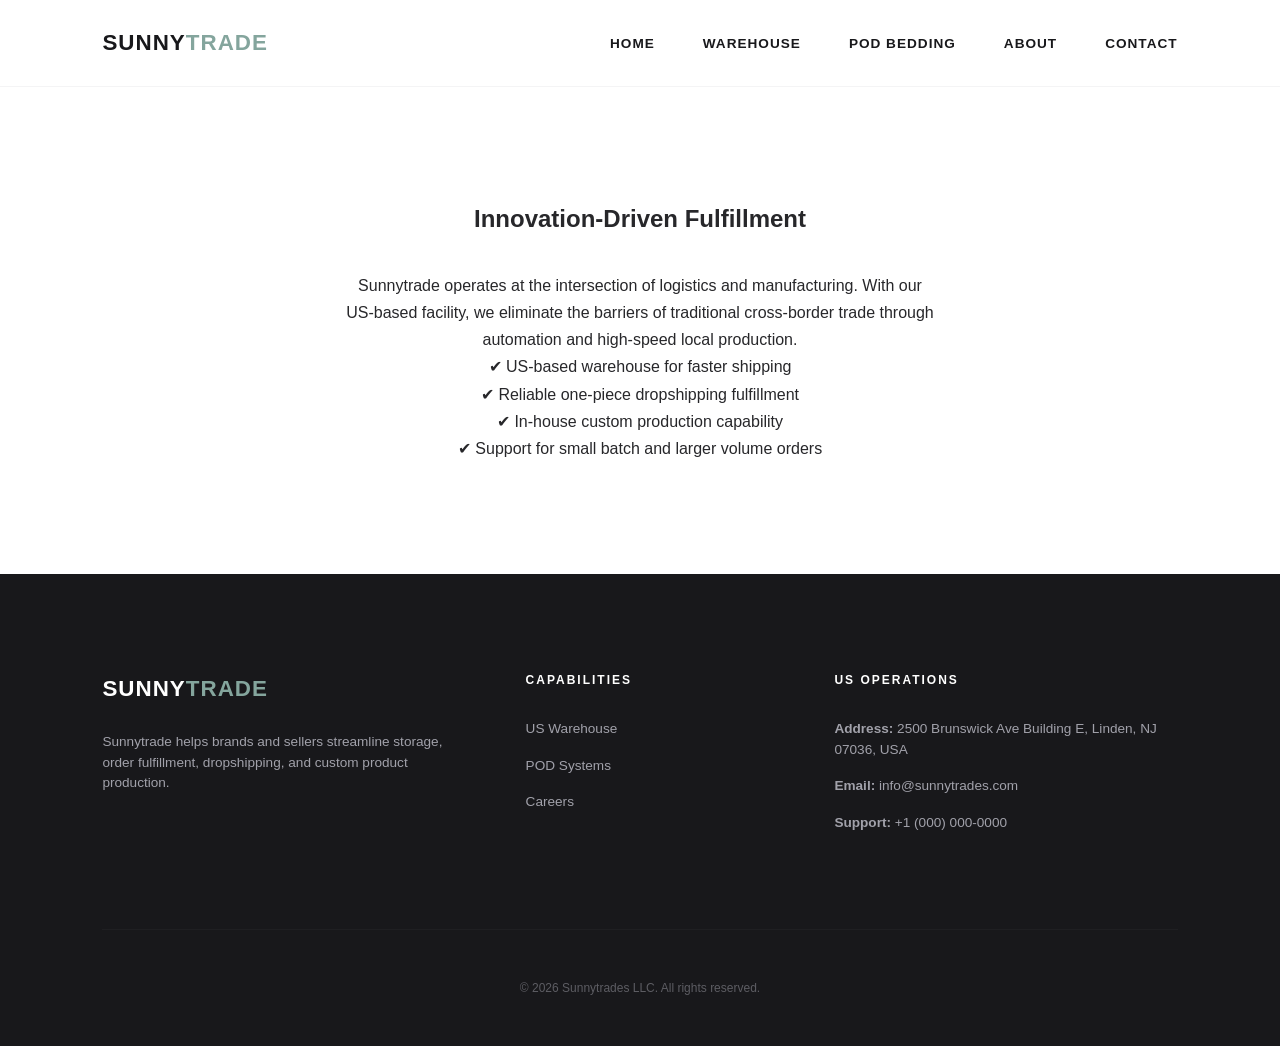
==== about.html @ 3f0eec13 "Update about.html" ====
<!DOCTYPE html>
<html lang="en">
<head>
    <meta charset="UTF-8">
    <title>About Our Vision | Sunnytrade</title>
    <link rel="stylesheet" href="style.css">
</head>
<body>
    <nav>
        <a href="index.html" class="logo">SUNNY<span>TRADE</span></a>
        <ul class="nav-links">
            <li><a href="index.html">Home</a></li>
            <li><a href="services.html">Warehouse</a></li>
            <li><a href="products.html">POD Bedding</a></li>
            <li><a href="about.html">About</a></li>
            <li><a href="contact.html">Contact</a></li>
        </ul>
    </nav>

    <section style="text-align: center; max-width: 800px; margin: 0 auto;">
        <h2>Innovation-Driven Fulfillment</h2>
        <p style="margin-top: 2rem;">Sunnytrade operates at the intersection of logistics and manufacturing. With our US-based facility, we eliminate the barriers of traditional cross-border trade through automation and high-speed local production.</p>
             <div class="checklist">
        <p>✔ US-based warehouse for faster shipping</p>
        <p>✔ Reliable one-piece dropshipping fulfillment</p>
        <p>✔ In-house custom production capability</p>
        <p>✔ Support for small batch and larger volume orders</p>
    </div>
    </section>

    <footer>
        <div class="footer-grid">
            <div class="footer-info">
                <div class="footer-logo">SUNNY<span>TRADE</span></div>
                <p>Sunnytrade helps brands and sellers streamline storage, order fulfillment, dropshipping, and custom product production.</p>
            </div>

            <div class="footer-info">
                <h4>Capabilities</h4>
                <p><a href="services.html">US Warehouse</a></p>
                <p><a href="products.html">POD Systems</a></p>
                <p><a href="join-us.html">Careers</a></p>
            </div>

            <div class="footer-info">
                <h4>US Operations</h4>
                <p><strong>Address:</strong> 2500 Brunswick Ave Building E, Linden, NJ 07036, USA</p>
                <p><strong>Email:</strong> info@sunnytrades.com</p>
                <p><strong>Support:</strong> +1 (000) 000-0000</p>
            </div>
        </div>
        
        <div class="copyright">
            &copy; 2026 Sunnytrades LLC. All rights reserved.
        </div>
    </footer>
</body>
</html>
---- style.css ----
/* Sunnytrades Elite Manufacturing Style - Final */
:root {
    --primary: #18181b;       /* 锌炭黑 */
    --accent: #84a59d;        /* 鼠尾草绿 */
    --accent-hover: #6b8a82;
    --text-dark: #27272a;
    --text-muted: #71717a;
    --bg-soft: #faf9f6;       /* 暖白 */
    --white: #ffffff;
    --transition: all 0.5s cubic-bezier(0.23, 1, 0.32, 1);
}

* { box-sizing: border-box; margin: 0; padding: 0; }
body { font-family: 'Inter', -apple-system, sans-serif; line-height: 1.7; color: var(--text-dark); background-color: var(--white); -webkit-font-smoothing: antialiased; }

/* Nav */
nav { display: flex; justify-content: space-between; align-items: center; padding: 1.5rem 8%; background: rgba(255, 255, 255, 0.95); position: sticky; top: 0; z-index: 1000; border-bottom: 1px solid #f4f4f5; }
.logo { font-size: 1.4rem; font-weight: 800; color: var(--primary); text-decoration: none; letter-spacing: 1px; text-transform: uppercase; }
.logo span { color: var(--accent); }
.nav-links { display: flex; list-style: none; }
.nav-links li { margin-left: 3rem; }
.nav-links a { text-decoration: none; color: var(--primary); font-weight: 600; font-size: 0.85rem; text-transform: uppercase; letter-spacing: 1px; transition: var(--transition); }
.nav-links a:hover { color: var(--accent); }

/* Hero - 修复路径并增强兼容性 */
.hero {
    height: 65vh; display: flex; align-items: center; justify-content: center; text-align: center; color: white;
    background-size: cover !important; 
    background-position: center !important;
    background-repeat: no-repeat !important;
    /* 核心修复：确保使用了 img/ 前缀 */
    background: linear-gradient(rgba(24, 24, 27, 0.5), rgba(24, 24, 27, 0.5)), url('img/hero.jpg') center/cover !important;
    position: relative;
}
.hero div { position: relative; z-index: 2; }
.hero h1 { font-size: 3.5rem; font-weight: 800; margin-bottom: 1.5rem; letter-spacing: -1px; }

/* Grid */
section { padding: 7rem 8%; }
.section-header { text-align: center; margin-bottom: 5rem; }
.grid { display: grid; grid-template-columns: repeat(auto-fit, minmax(320px, 1fr)); gap: 4rem; }
.card { border-radius: 4px; overflow: hidden; background: var(--white); border: 1px solid #f4f4f5; transition: var(--transition); box-shadow: 0 10px 15px -3px rgba(0, 0, 0, 0.02); }
.card:hover { transform: translateY(-5px); box-shadow: 0 20px 40px rgba(24, 24, 27, 0.08); border-color: var(--accent); }
.card-img { width: 100%; height: 300px; object-fit: cover; transition: 0.5s; }
.card-body { padding: 3rem 2rem; background: var(--bg-soft); }
.btn { background: var(--accent); color: var(--white); padding: 1rem 2.5rem; text-decoration: none; border-radius: 2px; font-weight: 700; text-transform: uppercase; letter-spacing: 1.5px; font-size: 0.8rem; display: inline-block; transition: var(--transition); border: none; }
.btn:hover { background: var(--primary); transform: translateY(-2px); }

/* Footer - 统一布局 */
footer { background: var(--primary); color: #a1a1aa; padding: 6rem 8% 3rem; }
.footer-grid { display: grid; grid-template-columns: 1.5fr 1fr 1.5fr; gap: 5rem; margin-bottom: 5rem; }
.footer-logo { font-size: 1.4rem; font-weight: 800; color: var(--white); margin-bottom: 1.5rem; letter-spacing: 1px; }
.footer-logo span { color: var(--accent); }
.footer-info h4 { color: var(--white); margin-bottom: 1.8rem; text-transform: uppercase; font-size: 0.75rem; letter-spacing: 2px; }
.footer-info p { margin-bottom: 1rem; font-size: 0.85rem; line-height: 1.5; }
.footer-info a { color: #a1a1aa; text-decoration: none; transition: 0.3s; }
.footer-info a:hover { color: var(--accent); }
.copyright { border-top: 1px solid #27272a; padding-top: 3rem; text-align: center; font-size: 0.75rem; opacity: 0.5; }

@media (max-width: 768px) { .nav-links { display: none; } .footer-grid { grid-template-columns: 1fr; } .hero h1 { font-size: 2.5rem; } }

/* 统计指标横条样式 */
.stats-bar {
    background: var(--primary);
    color: var(--white);
    display: flex;
    justify-content: space-around;
    padding: 3rem 8%;
    text-align: center;
}
.stat-item h2 { color: var(--accent); font-size: 2.5rem; margin-bottom: 0.5rem; }
.stat-item p { font-size: 0.9rem; text-transform: uppercase; letter-spacing: 2px; opacity: 0.8; }

/* 物流合作伙伴列表样式 */
.carrier-list {
    display: flex;
    flex-wrap: wrap;
    gap: 1.5rem;
    margin-top: 1.5rem;
}
.carrier-tag {
    background: #fff;
    padding: 0.4rem 1rem;
    border: 1px solid #e2e8f0;
    border-radius: 4px;
    font-size: 0.8rem;
    font-weight: 700;
    color: var(--primary);
    text-transform: uppercase;
}
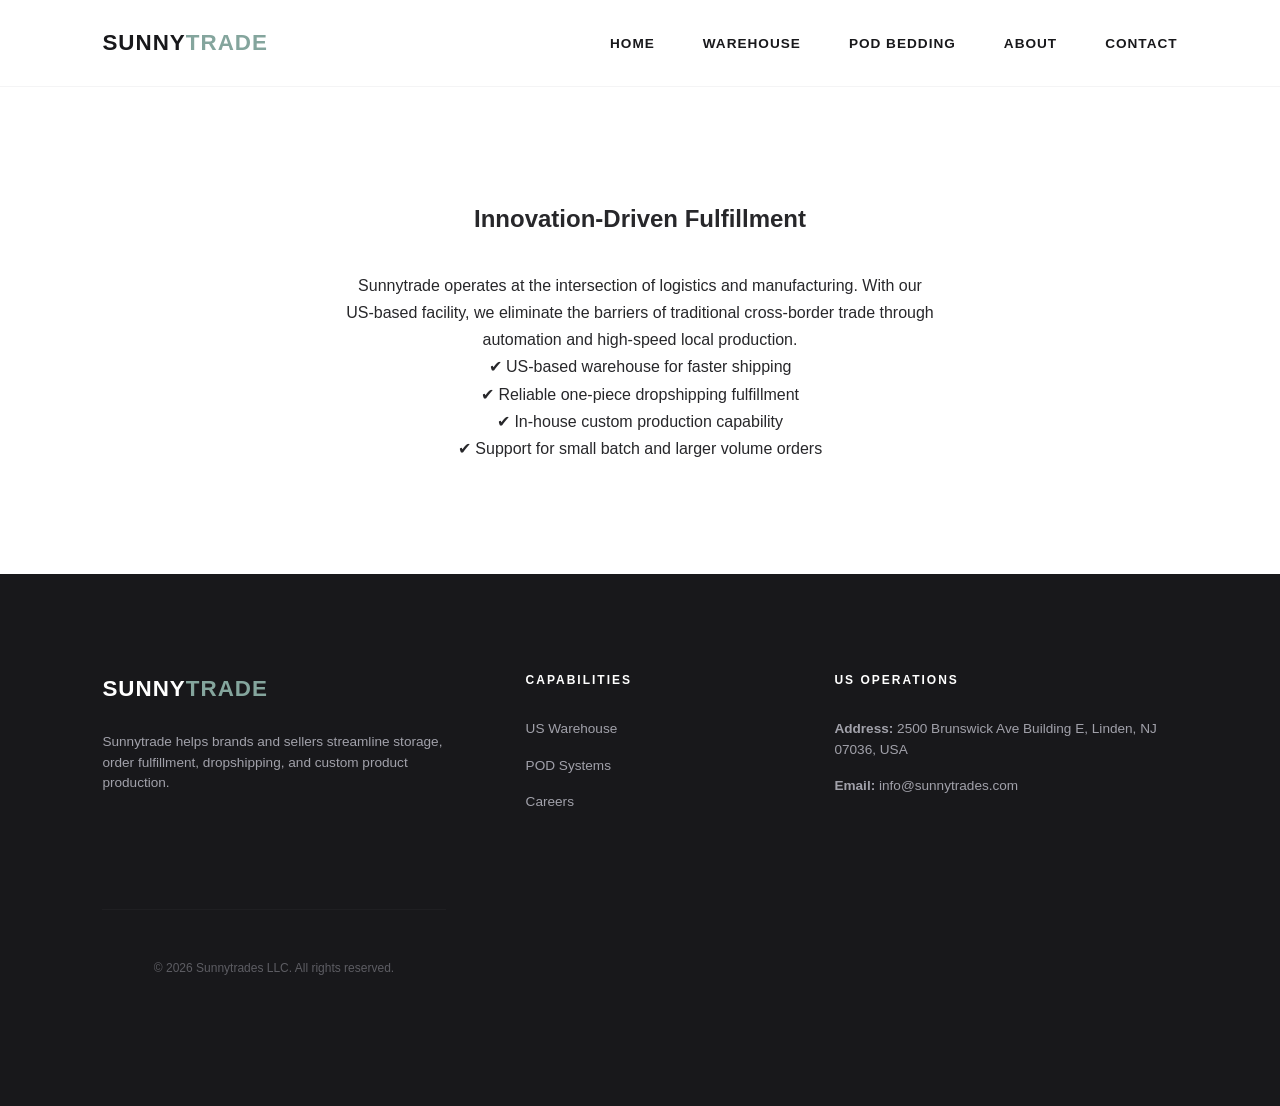
==== commit 8a5baa6d: "Update about.html" ====
--- a/about.html
+++ b/about.html
@@ -46,12 +46,10 @@
                 <h4>US Operations</h4>
                 <p><strong>Address:</strong> 2500 Brunswick Ave Building E, Linden, NJ 07036, USA</p>
                 <p><strong>Email:</strong> info@sunnytrades.com</p>
-                <p><strong>Support:</strong> +1 (000) 000-0000</p>
-            </div>
+                
         </div>
         
-        <div class="copyright">
-            &copy; 2026 Sunnytrades LLC. All rights reserved.
+        <div class="copyright"> &copy; 2026 Sunnytrades LLC. All rights reserved.
         </div>
     </footer>
 </body>
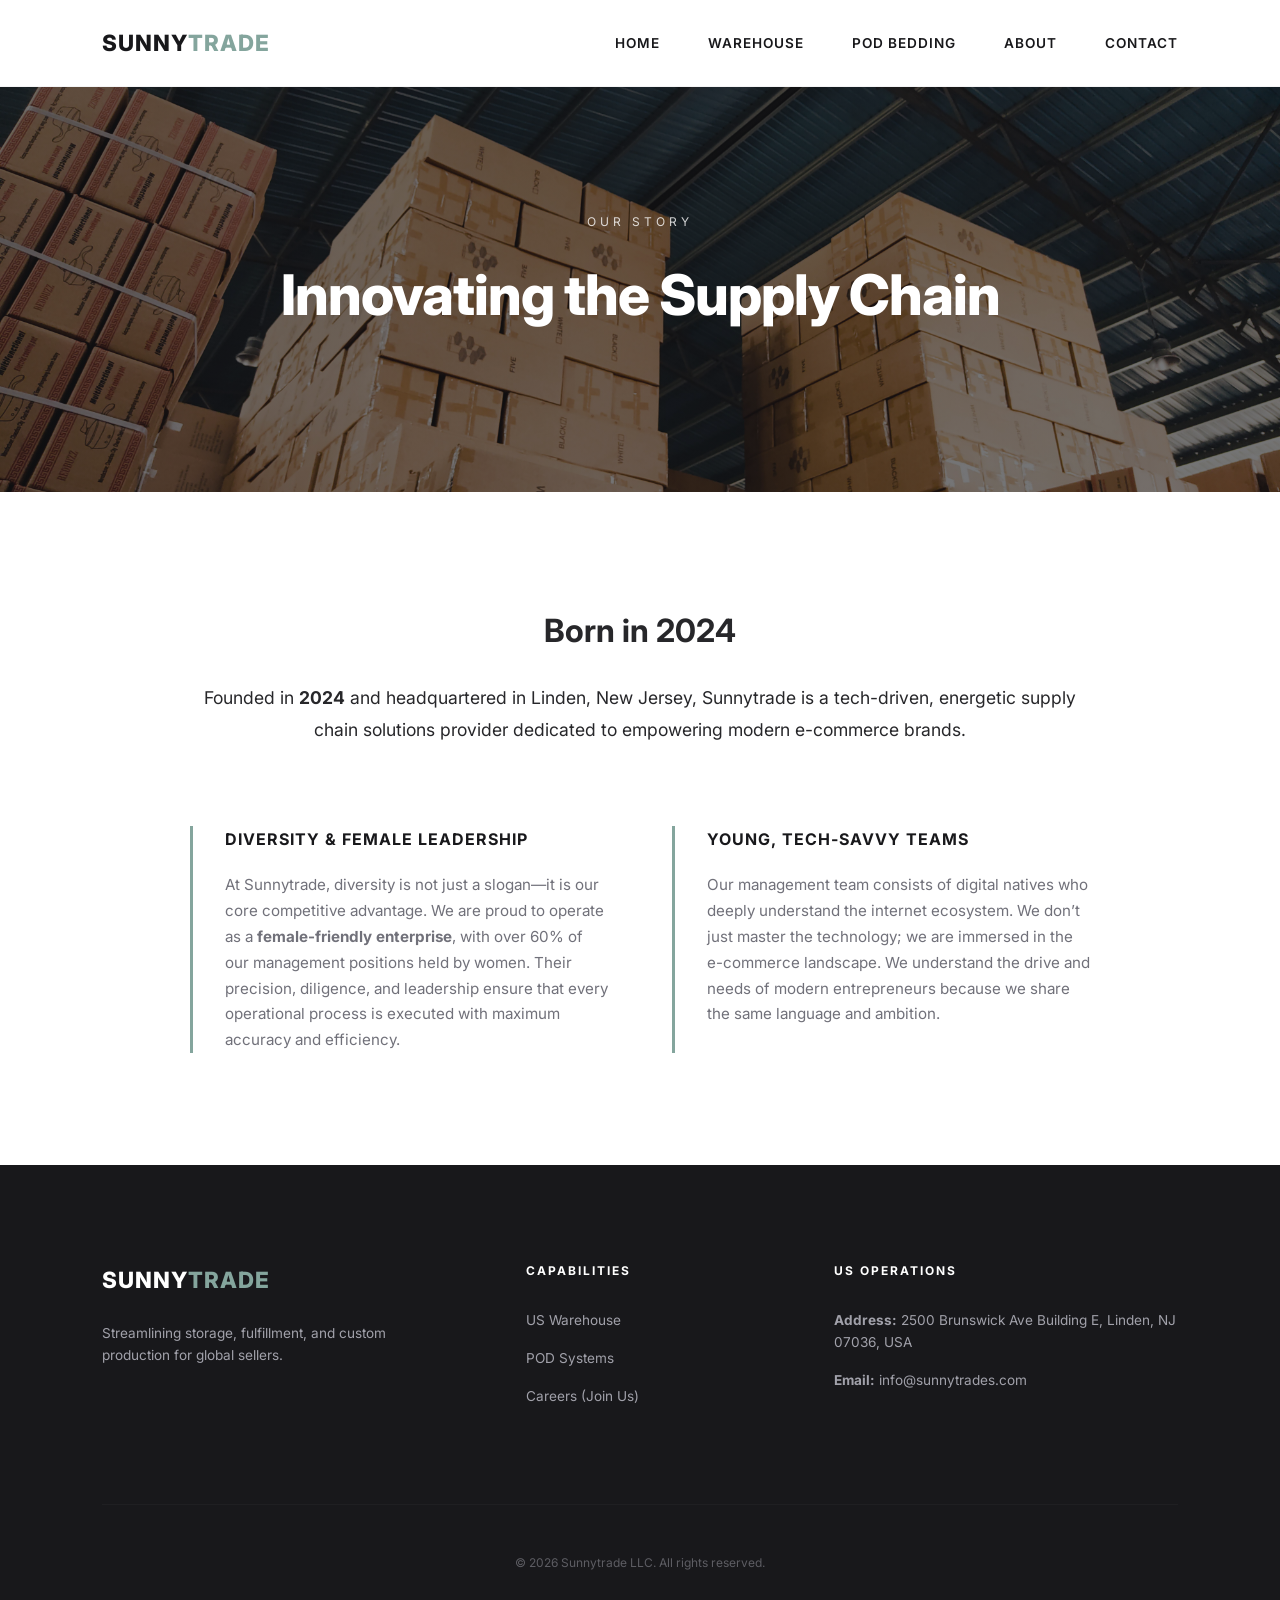
==== commit 811cbb56: "Update about.html" ====
--- a/about.html
+++ b/about.html
@@ -2,7 +2,11 @@
 <html lang="en">
 <head>
     <meta charset="UTF-8">
-    <title>About Our Vision | Sunnytrade</title>
+    <meta name="viewport" content="width=device-width, initial-scale=1.0">
+    <link rel="preconnect" href="https://fonts.googleapis.com">
+    <link rel="preconnect" href="https://fonts.gstatic.com" crossorigin>
+    <link href="https://fonts.googleapis.com/css2?family=Inter:wght@400;600;800&display=swap" rel="stylesheet">
+    <title>About Us | Sunnytrade</title>
     <link rel="stylesheet" href="style.css">
 </head>
 <body>
@@ -17,40 +21,54 @@
         </ul>
     </nav>
 
-    <section style="text-align: center; max-width: 800px; margin: 0 auto;">
-        <h2>Innovation-Driven Fulfillment</h2>
-        <p style="margin-top: 2rem;">Sunnytrade operates at the intersection of logistics and manufacturing. With our US-based facility, we eliminate the barriers of traditional cross-border trade through automation and high-speed local production.</p>
-             <div class="checklist">
-        <p>✔ US-based warehouse for faster shipping</p>
-        <p>✔ Reliable one-piece dropshipping fulfillment</p>
-        <p>✔ In-house custom production capability</p>
-        <p>✔ Support for small batch and larger volume orders</p>
-    </div>
+    <header class="hero" style="height: 45vh; background: linear-gradient(rgba(24, 24, 27, 0.6), rgba(24, 24, 27, 0.6)), url('img/hero.jpg') center/cover !important;">
+        <div>
+            <p style="text-transform: uppercase; letter-spacing: 4px; font-size: 0.75rem; margin-bottom: 1rem; opacity: 0.8;">Our Story</p>
+            <h1>Innovating the Supply Chain</h1>
+        </div>
+    </header>
+
+    <section>
+        <div style="max-width: 900px; margin: 0 auto;">
+            <div style="margin-bottom: 5rem; text-align: center;">
+                <h2 style="font-size: 2rem; margin-bottom: 1.5rem;">Born in 2024</h2>
+                <p style="font-size: 1.1rem; line-height: 1.8; color: var(--text-dark);">
+                    Founded in <strong>2024</strong> and headquartered in Linden, New Jersey, Sunnytrade is a tech-driven, energetic supply chain solutions provider dedicated to empowering modern e-commerce brands.
+                </p>
+            </div>
+
+            <div class="grid" style="grid-template-columns: repeat(auto-fit, minmax(350px, 1fr)); gap: 4rem;">
+                <div style="border-left: 3px solid var(--accent); padding-left: 2rem;">
+                    <h3 style="margin-bottom: 1.2rem; color: var(--primary); text-transform: uppercase; font-size: 1rem; letter-spacing: 1px;">Diversity & Female Leadership</h3>
+                    <p style="font-size: 0.95rem; color: var(--text-muted);">At Sunnytrade, diversity is not just a slogan—it is our core competitive advantage. We are proud to operate as a <strong>female-friendly enterprise</strong>, with over 60% of our management positions held by women. Their precision, diligence, and leadership ensure that every operational process is executed with maximum accuracy and efficiency.</p>
+                </div>
+                <div style="border-left: 3px solid var(--accent); padding-left: 2rem;">
+                    <h3 style="margin-bottom: 1.2rem; color: var(--primary); text-transform: uppercase; font-size: 1rem; letter-spacing: 1px;">Young, Tech-Savvy Teams</h3>
+                    <p style="font-size: 0.95rem; color: var(--text-muted);">Our management team consists of digital natives who deeply understand the internet ecosystem. We don’t just master the technology; we are immersed in the e-commerce landscape. We understand the drive and needs of modern entrepreneurs because we share the same language and ambition.</p>
+                </div>
+            </div>
+        </div>
     </section>
 
     <footer>
         <div class="footer-grid">
             <div class="footer-info">
                 <div class="footer-logo">SUNNY<span>TRADE</span></div>
-                <p>Sunnytrade helps brands and sellers streamline storage, order fulfillment, dropshipping, and custom product production.</p>
+                <p>Streamlining storage, fulfillment, and custom production for global sellers.</p>
             </div>
-
             <div class="footer-info">
                 <h4>Capabilities</h4>
                 <p><a href="services.html">US Warehouse</a></p>
                 <p><a href="products.html">POD Systems</a></p>
-                <p><a href="join-us.html">Careers</a></p>
+                <p><a href="join-us.html">Careers (Join Us)</a></p>
             </div>
-
             <div class="footer-info">
                 <h4>US Operations</h4>
                 <p><strong>Address:</strong> 2500 Brunswick Ave Building E, Linden, NJ 07036, USA</p>
                 <p><strong>Email:</strong> info@sunnytrades.com</p>
-                
+            </div>
         </div>
-        
-        <div class="copyright"> &copy; 2026 Sunnytrades LLC. All rights reserved.
-        </div>
+        <div class="copyright">&copy; 2026 Sunnytrade LLC. All rights reserved.</div>
     </footer>
 </body>
 </html>
--- a/style.css
+++ b/style.css
@@ -1,90 +1,150 @@
-/* Sunnytrades Elite Manufacturing Style - Final */
+/* ============================================================
+   Sunnytrades Elite Manufacturing Style - Verified 2026
+   ============================================================ */
 :root {
-    --primary: #18181b;       /* 锌炭黑 */
-    --accent: #84a59d;        /* 鼠尾草绿 */
+    --primary: #18181b;        /* 锌炭黑 */
+    --accent: #84a59d;         /* 鼠尾草绿 */
     --accent-hover: #6b8a82;
     --text-dark: #27272a;
     --text-muted: #71717a;
-    --bg-soft: #faf9f6;       /* 暖白 */
+    --bg-soft: #faf9f6;        /* 暖白 */
     --white: #ffffff;
     --transition: all 0.5s cubic-bezier(0.23, 1, 0.32, 1);
 }
 
 * { box-sizing: border-box; margin: 0; padding: 0; }
-body { font-family: 'Inter', -apple-system, sans-serif; line-height: 1.7; color: var(--text-dark); background-color: var(--white); -webkit-font-smoothing: antialiased; }
+body { 
+    font-family: 'Inter', -apple-system, sans-serif; 
+    line-height: 1.7; 
+    color: var(--text-dark); 
+    background-color: var(--white); 
+    -webkit-font-smoothing: antialiased; 
+}
 
-/* Nav */
-nav { display: flex; justify-content: space-between; align-items: center; padding: 1.5rem 8%; background: rgba(255, 255, 255, 0.95); position: sticky; top: 0; z-index: 1000; border-bottom: 1px solid #f4f4f5; }
+/* --- Navigation --- */
+nav { 
+    display: flex; 
+    justify-content: space-between; 
+    align-items: center; 
+    padding: 1.5rem 8%; 
+    background: rgba(255, 255, 255, 0.95); 
+    position: sticky; 
+    top: 0; 
+    z-index: 1000; 
+    border-bottom: 1px solid #f4f4f5; 
+}
 .logo { font-size: 1.4rem; font-weight: 800; color: var(--primary); text-decoration: none; letter-spacing: 1px; text-transform: uppercase; }
 .logo span { color: var(--accent); }
 .nav-links { display: flex; list-style: none; }
 .nav-links li { margin-left: 3rem; }
-.nav-links a { text-decoration: none; color: var(--primary); font-weight: 600; font-size: 0.85rem; text-transform: uppercase; letter-spacing: 1px; transition: var(--transition); }
+.nav-links a { 
+    text-decoration: none; 
+    color: var(--primary); 
+    font-weight: 600; 
+    font-size: 0.85rem; 
+    text-transform: uppercase; 
+    letter-spacing: 1px; 
+    transition: var(--transition); 
+}
 .nav-links a:hover { color: var(--accent); }
 
-/* Hero - 修复路径并增强兼容性 */
+/* --- Hero Section (核心修复路径) --- */
 .hero {
-    height: 65vh; display: flex; align-items: center; justify-content: center; text-align: center; color: white;
-    background-size: cover !important; 
-    background-position: center !important;
-    background-repeat: no-repeat !important;
-    /* 核心修复：确保使用了 img/ 前缀 */
-    background: linear-gradient(rgba(24, 24, 27, 0.5), rgba(24, 24, 27, 0.5)), url('img/hero.jpg') center/cover !important;
+    height: 65vh; 
+    display: flex; 
+    align-items: center; 
+    justify-content: center; 
+    text-align: center; 
+    color: white;
     position: relative;
+    /* 使用复合属性确保图片覆盖且居中 */
+    background: linear-gradient(rgba(24, 24, 27, 0.5), rgba(24, 24, 27, 0.5)), 
+                url('img/hero.jpg') no-repeat center center / cover !important;
 }
 .hero div { position: relative; z-index: 2; }
 .hero h1 { font-size: 3.5rem; font-weight: 800; margin-bottom: 1.5rem; letter-spacing: -1px; }
 
-/* Grid */
+/* --- Stats Bar --- */
+.stats-bar {
+    background: var(--primary);
+    color: var(--white);
+    display: flex;
+    justify-content: space-around;
+    padding: 3.5rem 8%;
+    text-align: center;
+}
+.stat-item h2 { color: var(--accent); font-size: 2.8rem; margin-bottom: 0.5rem; font-weight: 800; }
+.stat-item p { font-size: 0.85rem; text-transform: uppercase; letter-spacing: 2px; opacity: 0.8; }
+
+/* --- Grid & Cards --- */
 section { padding: 7rem 8%; }
 .section-header { text-align: center; margin-bottom: 5rem; }
 .grid { display: grid; grid-template-columns: repeat(auto-fit, minmax(320px, 1fr)); gap: 4rem; }
-.card { border-radius: 4px; overflow: hidden; background: var(--white); border: 1px solid #f4f4f5; transition: var(--transition); box-shadow: 0 10px 15px -3px rgba(0, 0, 0, 0.02); }
-.card:hover { transform: translateY(-5px); box-shadow: 0 20px 40px rgba(24, 24, 27, 0.08); border-color: var(--accent); }
+
+.card { 
+    border-radius: 4px; 
+    overflow: hidden; 
+    background: var(--white); 
+    border: 1px solid #f4f4f5; 
+    transition: var(--transition); 
+    box-shadow: 0 10px 15px -3px rgba(0, 0, 0, 0.02); 
+}
+.card:hover { 
+    transform: translateY(-5px); 
+    box-shadow: 0 20px 40px rgba(24, 24, 27, 0.08); 
+    border-color: var(--accent); 
+}
 .card-img { width: 100%; height: 300px; object-fit: cover; transition: 0.5s; }
 .card-body { padding: 3rem 2rem; background: var(--bg-soft); }
-.btn { background: var(--accent); color: var(--white); padding: 1rem 2.5rem; text-decoration: none; border-radius: 2px; font-weight: 700; text-transform: uppercase; letter-spacing: 1.5px; font-size: 0.8rem; display: inline-block; transition: var(--transition); border: none; }
+.card-body h3 { font-size: 1.25rem; margin-bottom: 1rem; color: var(--primary); }
+
+/* --- Buttons --- */
+.btn { 
+    background: var(--accent); 
+    color: var(--white); 
+    padding: 1rem 2.5rem; 
+    text-decoration: none; 
+    border-radius: 2px; 
+    font-weight: 700; 
+    text-transform: uppercase; 
+    letter-spacing: 1.5px; 
+    font-size: 0.8rem; 
+    display: inline-block; 
+    transition: var(--transition); 
+    border: none; 
+}
 .btn:hover { background: var(--primary); transform: translateY(-2px); }
 
-/* Footer - 统一布局 */
+/* --- Carrier List --- */
+.carrier-list { display: flex; flex-wrap: wrap; gap: 1rem; margin-top: 1.5rem; }
+.carrier-tag {
+    background: #fff;
+    padding: 0.5rem 1rem;
+    border: 1px solid #e2e8f0;
+    border-radius: 2px;
+    font-size: 0.75rem;
+    font-weight: 800;
+    color: var(--primary);
+    text-transform: uppercase;
+    letter-spacing: 1px;
+}
+
+/* --- Footer --- */
 footer { background: var(--primary); color: #a1a1aa; padding: 6rem 8% 3rem; }
 .footer-grid { display: grid; grid-template-columns: 1.5fr 1fr 1.5fr; gap: 5rem; margin-bottom: 5rem; }
 .footer-logo { font-size: 1.4rem; font-weight: 800; color: var(--white); margin-bottom: 1.5rem; letter-spacing: 1px; }
 .footer-logo span { color: var(--accent); }
 .footer-info h4 { color: var(--white); margin-bottom: 1.8rem; text-transform: uppercase; font-size: 0.75rem; letter-spacing: 2px; }
-.footer-info p { margin-bottom: 1rem; font-size: 0.85rem; line-height: 1.5; }
+.footer-info p { margin-bottom: 1rem; font-size: 0.85rem; line-height: 1.6; }
 .footer-info a { color: #a1a1aa; text-decoration: none; transition: 0.3s; }
 .footer-info a:hover { color: var(--accent); }
 .copyright { border-top: 1px solid #27272a; padding-top: 3rem; text-align: center; font-size: 0.75rem; opacity: 0.5; }
 
-@media (max-width: 768px) { .nav-links { display: none; } .footer-grid { grid-template-columns: 1fr; } .hero h1 { font-size: 2.5rem; } }
-
-/* 统计指标横条样式 */
-.stats-bar {
-    background: var(--primary);
-    color: var(--white);
-    display: flex;
-    justify-content: space-around;
-    padding: 3rem 8%;
-    text-align: center;
+/* --- Responsive Media Queries --- */
+@media (max-width: 768px) { 
+    .nav-links { display: none; } 
+    .footer-grid { grid-template-columns: 1fr; gap: 3rem; } 
+    .hero h1 { font-size: 2.2rem; } 
+    section { padding: 4rem 5%; }
+    .stats-bar { flex-direction: column; gap: 2.5rem; } /* 移动端数字垂直排列 */
 }
-.stat-item h2 { color: var(--accent); font-size: 2.5rem; margin-bottom: 0.5rem; }
-.stat-item p { font-size: 0.9rem; text-transform: uppercase; letter-spacing: 2px; opacity: 0.8; }
-
-/* 物流合作伙伴列表样式 */
-.carrier-list {
-    display: flex;
-    flex-wrap: wrap;
-    gap: 1.5rem;
-    margin-top: 1.5rem;
-}
-.carrier-tag {
-    background: #fff;
-    padding: 0.4rem 1rem;
-    border: 1px solid #e2e8f0;
-    border-radius: 4px;
-    font-size: 0.8rem;
-    font-weight: 700;
-    color: var(--primary);
-    text-transform: uppercase;
-}
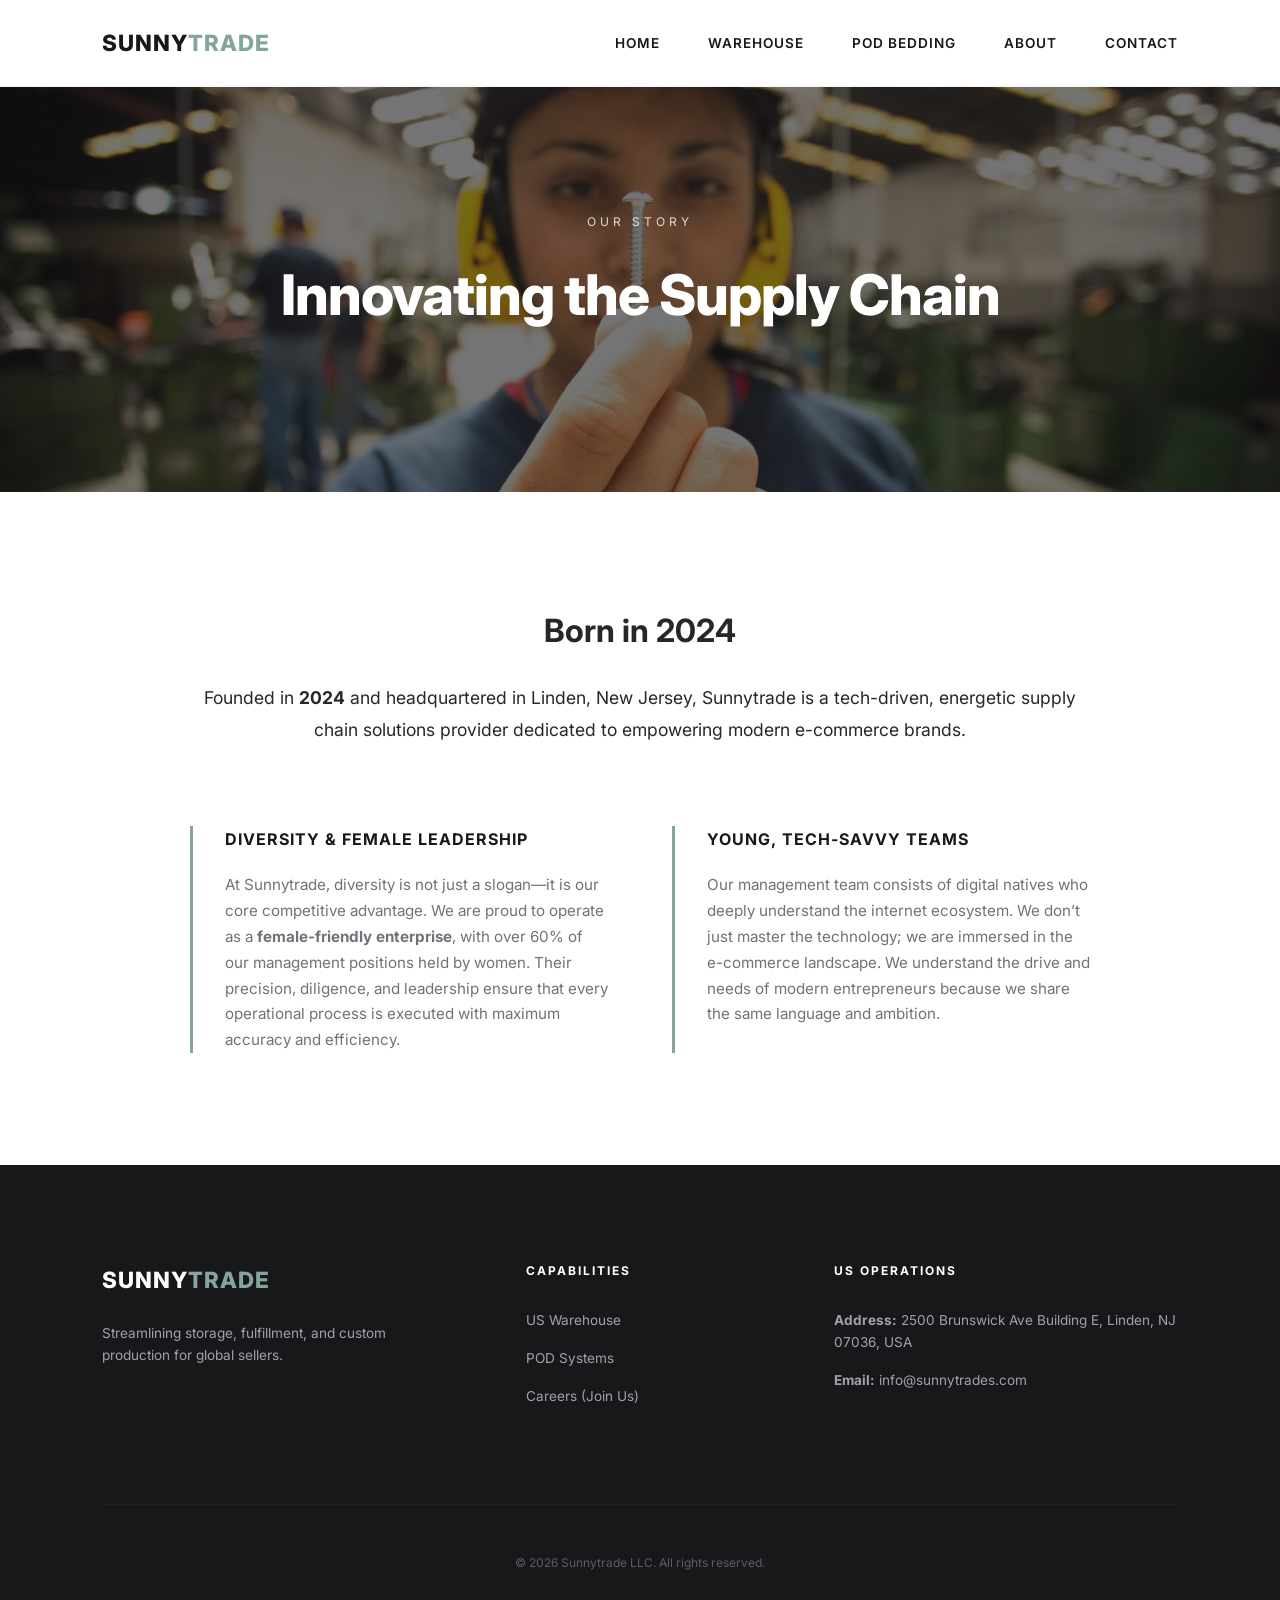
==== commit ca7b1166: "Update about.html" ====
--- a/about.html
+++ b/about.html
@@ -21,7 +21,7 @@
         </ul>
     </nav>
 
-    <header class="hero" style="height: 45vh; background: linear-gradient(rgba(24, 24, 27, 0.6), rgba(24, 24, 27, 0.6)), url('img/hero.jpg') center/cover !important;">
+    <header class="hero" style="height: 45vh; background: linear-gradient(rgba(24, 24, 27, 0.6), rgba(24, 24, 27, 0.6)), url('img/about.jpg') center/cover !important;">
         <div>
             <p style="text-transform: uppercase; letter-spacing: 4px; font-size: 0.75rem; margin-bottom: 1rem; opacity: 0.8;">Our Story</p>
             <h1>Innovating the Supply Chain</h1>
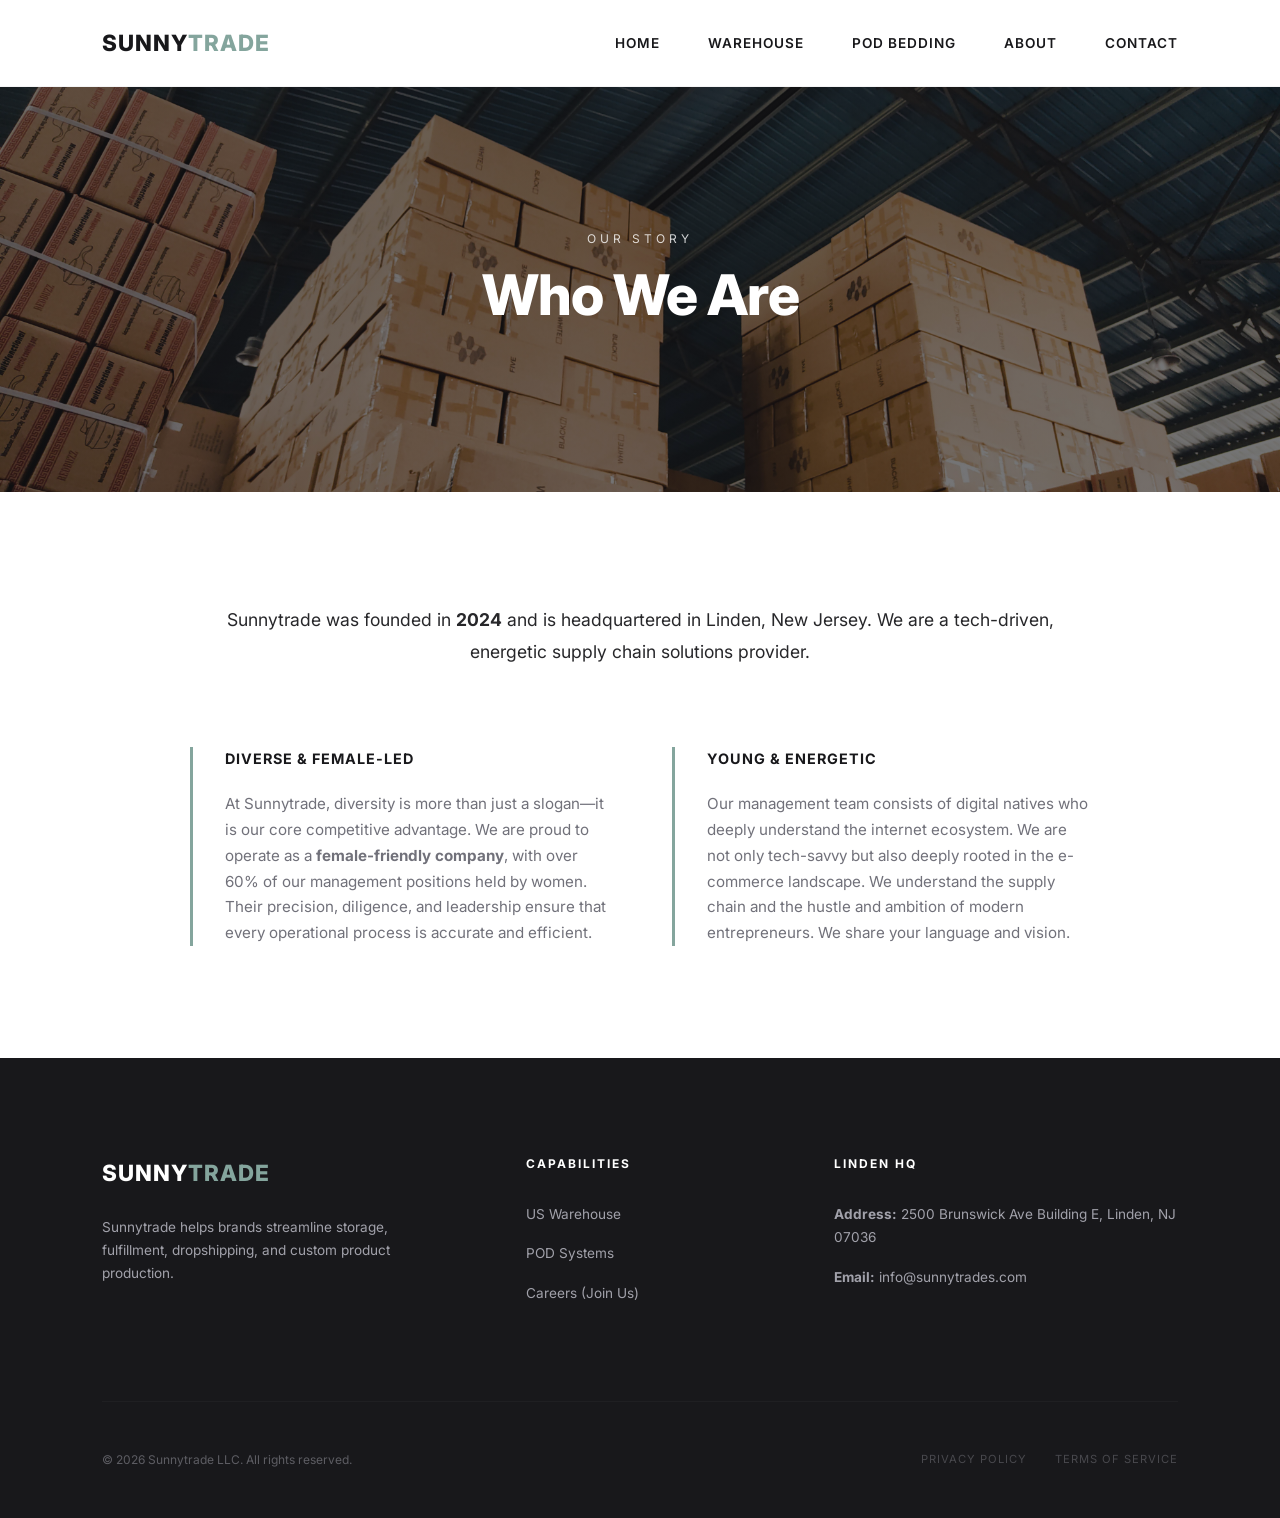
==== commit acbe0475: "Update about.html" ====
--- a/about.html
+++ b/about.html
@@ -3,6 +3,8 @@
 <head>
     <meta charset="UTF-8">
     <meta name="viewport" content="width=device-width, initial-scale=1.0">
+    <meta name="description" content="Sunnytrade - Premier US supply chain partner.">
+    <link rel="icon" href="favicon.ico" type="image/x-icon">
     <link rel="preconnect" href="https://fonts.googleapis.com">
     <link rel="preconnect" href="https://fonts.gstatic.com" crossorigin>
     <link href="https://fonts.googleapis.com/css2?family=Inter:wght@400;600;800&display=swap" rel="stylesheet">
@@ -21,30 +23,29 @@
         </ul>
     </nav>
 
-    <header class="hero" style="height: 45vh; background: linear-gradient(rgba(24, 24, 27, 0.6), rgba(24, 24, 27, 0.6)), url('img/about.jpg') center/cover !important;">
+    <header class="hero" style="height: 45vh; background: linear-gradient(rgba(24, 24, 27, 0.6), rgba(24, 24, 27, 0.6)), url('img/hero.jpg') center/cover !important;">
         <div>
             <p style="text-transform: uppercase; letter-spacing: 4px; font-size: 0.75rem; margin-bottom: 1rem; opacity: 0.8;">Our Story</p>
-            <h1>Innovating the Supply Chain</h1>
+            <h1>Who We Are</h1>
         </div>
     </header>
 
     <section>
         <div style="max-width: 900px; margin: 0 auto;">
             <div style="margin-bottom: 5rem; text-align: center;">
-                <h2 style="font-size: 2rem; margin-bottom: 1.5rem;">Born in 2024</h2>
                 <p style="font-size: 1.1rem; line-height: 1.8; color: var(--text-dark);">
-                    Founded in <strong>2024</strong> and headquartered in Linden, New Jersey, Sunnytrade is a tech-driven, energetic supply chain solutions provider dedicated to empowering modern e-commerce brands.
+                    Sunnytrade was founded in <strong>2024</strong> and is headquartered in Linden, New Jersey. We are a tech-driven, energetic supply chain solutions provider.
                 </p>
             </div>
 
-            <div class="grid" style="grid-template-columns: repeat(auto-fit, minmax(350px, 1fr)); gap: 4rem;">
+            <div class="grid">
                 <div style="border-left: 3px solid var(--accent); padding-left: 2rem;">
-                    <h3 style="margin-bottom: 1.2rem; color: var(--primary); text-transform: uppercase; font-size: 1rem; letter-spacing: 1px;">Diversity & Female Leadership</h3>
-                    <p style="font-size: 0.95rem; color: var(--text-muted);">At Sunnytrade, diversity is not just a slogan—it is our core competitive advantage. We are proud to operate as a <strong>female-friendly enterprise</strong>, with over 60% of our management positions held by women. Their precision, diligence, and leadership ensure that every operational process is executed with maximum accuracy and efficiency.</p>
+                    <h3 style="margin-bottom: 1.2rem; color: var(--primary); text-transform: uppercase; font-size: 0.9rem; letter-spacing: 1px;">Diverse & Female-Led</h3>
+                    <p style="font-size: 0.95rem; color: var(--text-muted);">At Sunnytrade, diversity is more than just a slogan—it is our core competitive advantage. We are proud to operate as a <strong>female-friendly company</strong>, with over 60% of our management positions held by women. Their precision, diligence, and leadership ensure that every operational process is accurate and efficient.</p>
                 </div>
                 <div style="border-left: 3px solid var(--accent); padding-left: 2rem;">
-                    <h3 style="margin-bottom: 1.2rem; color: var(--primary); text-transform: uppercase; font-size: 1rem; letter-spacing: 1px;">Young, Tech-Savvy Teams</h3>
-                    <p style="font-size: 0.95rem; color: var(--text-muted);">Our management team consists of digital natives who deeply understand the internet ecosystem. We don’t just master the technology; we are immersed in the e-commerce landscape. We understand the drive and needs of modern entrepreneurs because we share the same language and ambition.</p>
+                    <h3 style="margin-bottom: 1.2rem; color: var(--primary); text-transform: uppercase; font-size: 0.9rem; letter-spacing: 1px;">Young & Energetic</h3>
+                    <p style="font-size: 0.95rem; color: var(--text-muted);">Our management team consists of digital natives who deeply understand the internet ecosystem. We are not only tech-savvy but also deeply rooted in the e-commerce landscape. We understand the supply chain and the hustle and ambition of modern entrepreneurs. We share your language and vision.</p>
                 </div>
             </div>
         </div>
@@ -54,7 +55,7 @@
         <div class="footer-grid">
             <div class="footer-info">
                 <div class="footer-logo">SUNNY<span>TRADE</span></div>
-                <p>Streamlining storage, fulfillment, and custom production for global sellers.</p>
+                <p>Sunnytrade helps brands streamline storage, fulfillment, dropshipping, and custom product production.</p>
             </div>
             <div class="footer-info">
                 <h4>Capabilities</h4>
@@ -63,12 +64,18 @@
                 <p><a href="join-us.html">Careers (Join Us)</a></p>
             </div>
             <div class="footer-info">
-                <h4>US Operations</h4>
-                <p><strong>Address:</strong> 2500 Brunswick Ave Building E, Linden, NJ 07036, USA</p>
+                <h4>Linden HQ</h4>
+                <p><strong>Address:</strong> 2500 Brunswick Ave Building E, Linden, NJ 07036</p>
                 <p><strong>Email:</strong> info@sunnytrades.com</p>
             </div>
         </div>
-        <div class="copyright">&copy; 2026 Sunnytrade LLC. All rights reserved.</div>
+        <div class="copyright" style="display: flex; justify-content: space-between; align-items: center; flex-wrap: wrap; gap: 1rem;">
+            <p>&copy; 2026 Sunnytrade LLC. All rights reserved.</p>
+            <div style="font-size: 0.7rem; letter-spacing: 1px;">
+                <a href="#" style="color: inherit; text-decoration: none; margin-right: 1.5rem; opacity: 0.7;">PRIVACY POLICY</a>
+                <a href="#" style="color: inherit; text-decoration: none; opacity: 0.7;">TERMS OF SERVICE</a>
+            </div>
+        </div>
     </footer>
 </body>
 </html>
--- a/style.css
+++ b/style.css
@@ -1,13 +1,13 @@
 /* ============================================================
-   Sunnytrades Elite Manufacturing Style - Verified 2026
+   Sunnytrade Elite Manufacturing Style - Final 2026
    ============================================================ */
 :root {
-    --primary: #18181b;        /* 锌炭黑 */
-    --accent: #84a59d;         /* 鼠尾草绿 */
+    --primary: #18181b;       /* Zinc Charcoal */
+    --accent: #84a59d;        /* Sage Green */
     --accent-hover: #6b8a82;
     --text-dark: #27272a;
     --text-muted: #71717a;
-    --bg-soft: #faf9f6;        /* 暖白 */
+    --bg-soft: #faf9f6;       /* Alabaster Warm White */
     --white: #ffffff;
     --transition: all 0.5s cubic-bezier(0.23, 1, 0.32, 1);
 }
@@ -23,110 +23,61 @@
 
 /* --- Navigation --- */
 nav { 
-    display: flex; 
-    justify-content: space-between; 
-    align-items: center; 
-    padding: 1.5rem 8%; 
-    background: rgba(255, 255, 255, 0.95); 
-    position: sticky; 
-    top: 0; 
-    z-index: 1000; 
-    border-bottom: 1px solid #f4f4f5; 
+    display: flex; justify-content: space-between; align-items: center; 
+    padding: 1.5rem 8%; background: rgba(255, 255, 255, 0.95); 
+    position: sticky; top: 0; z-index: 1000; border-bottom: 1px solid #f4f4f5; 
 }
 .logo { font-size: 1.4rem; font-weight: 800; color: var(--primary); text-decoration: none; letter-spacing: 1px; text-transform: uppercase; }
 .logo span { color: var(--accent); }
 .nav-links { display: flex; list-style: none; }
 .nav-links li { margin-left: 3rem; }
-.nav-links a { 
-    text-decoration: none; 
-    color: var(--primary); 
-    font-weight: 600; 
-    font-size: 0.85rem; 
-    text-transform: uppercase; 
-    letter-spacing: 1px; 
-    transition: var(--transition); 
-}
+.nav-links a { text-decoration: none; color: var(--primary); font-weight: 600; font-size: 0.85rem; text-transform: uppercase; letter-spacing: 1px; transition: var(--transition); }
 .nav-links a:hover { color: var(--accent); }
 
-/* --- Hero Section (核心修复路径) --- */
+/* --- Hero Section --- */
 .hero {
-    height: 65vh; 
-    display: flex; 
-    align-items: center; 
-    justify-content: center; 
-    text-align: center; 
-    color: white;
+    height: 60vh; display: flex; align-items: center; justify-content: center; text-align: center; color: white;
     position: relative;
-    /* 使用复合属性确保图片覆盖且居中 */
-    background: linear-gradient(rgba(24, 24, 27, 0.5), rgba(24, 24, 27, 0.5)), 
-                url('img/hero.jpg') no-repeat center center / cover !important;
+    background: linear-gradient(rgba(24, 24, 27, 0.55), rgba(24, 24, 27, 0.55)), url('img/hero.jpg') no-repeat center center / cover !important;
 }
-.hero div { position: relative; z-index: 2; }
-.hero h1 { font-size: 3.5rem; font-weight: 800; margin-bottom: 1.5rem; letter-spacing: -1px; }
+.hero div { position: relative; z-index: 2; width: 100%; padding: 0 8%; }
+.hero h1 { font-size: 3.5rem; font-weight: 800; margin-bottom: 1.5rem; letter-spacing: -1px; line-height: 1.1; }
 
 /* --- Stats Bar --- */
 .stats-bar {
-    background: var(--primary);
-    color: var(--white);
-    display: flex;
-    justify-content: space-around;
-    padding: 3.5rem 8%;
-    text-align: center;
+    background: var(--primary); color: var(--white);
+    display: flex; justify-content: space-around; padding: 4rem 8%; text-align: center;
 }
 .stat-item h2 { color: var(--accent); font-size: 2.8rem; margin-bottom: 0.5rem; font-weight: 800; }
-.stat-item p { font-size: 0.85rem; text-transform: uppercase; letter-spacing: 2px; opacity: 0.8; }
+.stat-item p { font-size: 0.8rem; text-transform: uppercase; letter-spacing: 2px; opacity: 0.8; }
 
-/* --- Grid & Cards --- */
+/* --- Grid & Sections --- */
 section { padding: 7rem 8%; }
 .section-header { text-align: center; margin-bottom: 5rem; }
+.section-header h2 { font-size: 2.2rem; color: var(--primary); margin-bottom: 1rem; font-weight: 800; }
 .grid { display: grid; grid-template-columns: repeat(auto-fit, minmax(320px, 1fr)); gap: 4rem; }
 
-.card { 
-    border-radius: 4px; 
-    overflow: hidden; 
-    background: var(--white); 
-    border: 1px solid #f4f4f5; 
-    transition: var(--transition); 
-    box-shadow: 0 10px 15px -3px rgba(0, 0, 0, 0.02); 
-}
-.card:hover { 
-    transform: translateY(-5px); 
-    box-shadow: 0 20px 40px rgba(24, 24, 27, 0.08); 
-    border-color: var(--accent); 
-}
-.card-img { width: 100%; height: 300px; object-fit: cover; transition: 0.5s; }
+.card { border-radius: 4px; overflow: hidden; background: var(--white); border: 1px solid #f4f4f5; transition: var(--transition); box-shadow: 0 10px 15px -3px rgba(0, 0, 0, 0.02); }
+.card:hover { transform: translateY(-5px); box-shadow: 0 20px 40px rgba(24, 24, 27, 0.08); border-color: var(--accent); }
+.card-img { width: 100%; height: 300px; object-fit: cover; transition: 0.5s; filter: grayscale(10%); }
+.card:hover .card-img { filter: grayscale(0%); }
 .card-body { padding: 3rem 2rem; background: var(--bg-soft); }
-.card-body h3 { font-size: 1.25rem; margin-bottom: 1rem; color: var(--primary); }
+.card-body h3 { font-size: 1.2rem; color: var(--primary); margin-bottom: 1rem; text-transform: uppercase; letter-spacing: 1px; }
 
 /* --- Buttons --- */
 .btn { 
-    background: var(--accent); 
-    color: var(--white); 
-    padding: 1rem 2.5rem; 
-    text-decoration: none; 
-    border-radius: 2px; 
-    font-weight: 700; 
-    text-transform: uppercase; 
-    letter-spacing: 1.5px; 
-    font-size: 0.8rem; 
-    display: inline-block; 
-    transition: var(--transition); 
-    border: none; 
+    background: var(--accent); color: var(--white); padding: 1rem 2.5rem; 
+    text-decoration: none; border-radius: 2px; font-weight: 700; 
+    text-transform: uppercase; letter-spacing: 1.5px; font-size: 0.8rem; 
+    display: inline-block; transition: var(--transition); border: none; cursor: pointer;
 }
 .btn:hover { background: var(--primary); transform: translateY(-2px); }
 
-/* --- Carrier List --- */
-.carrier-list { display: flex; flex-wrap: wrap; gap: 1rem; margin-top: 1.5rem; }
+/* --- Carriers & Logos --- */
+.carrier-list { display: flex; flex-wrap: wrap; gap: 0.8rem; margin-top: 1.5rem; }
 .carrier-tag {
-    background: #fff;
-    padding: 0.5rem 1rem;
-    border: 1px solid #e2e8f0;
-    border-radius: 2px;
-    font-size: 0.75rem;
-    font-weight: 800;
-    color: var(--primary);
-    text-transform: uppercase;
-    letter-spacing: 1px;
+    background: #fff; padding: 0.4rem 0.8rem; border: 1px solid #e2e8f0;
+    font-size: 0.7rem; font-weight: 800; color: var(--primary); text-transform: uppercase;
 }
 
 /* --- Footer --- */
@@ -135,16 +86,15 @@
 .footer-logo { font-size: 1.4rem; font-weight: 800; color: var(--white); margin-bottom: 1.5rem; letter-spacing: 1px; }
 .footer-logo span { color: var(--accent); }
 .footer-info h4 { color: var(--white); margin-bottom: 1.8rem; text-transform: uppercase; font-size: 0.75rem; letter-spacing: 2px; }
-.footer-info p { margin-bottom: 1rem; font-size: 0.85rem; line-height: 1.6; }
+.footer-info p { margin-bottom: 1rem; font-size: 0.85rem; }
 .footer-info a { color: #a1a1aa; text-decoration: none; transition: 0.3s; }
 .footer-info a:hover { color: var(--accent); }
-.copyright { border-top: 1px solid #27272a; padding-top: 3rem; text-align: center; font-size: 0.75rem; opacity: 0.5; }
+.copyright { border-top: 1px solid #27272a; padding-top: 3rem; text-align: center; font-size: 0.75rem; opacity: 0.5; margin-top: 2rem; }
 
-/* --- Responsive Media Queries --- */
-@media (max-width: 768px) { 
-    .nav-links { display: none; } 
-    .footer-grid { grid-template-columns: 1fr; gap: 3rem; } 
-    .hero h1 { font-size: 2.2rem; } 
-    section { padding: 4rem 5%; }
-    .stats-bar { flex-direction: column; gap: 2.5rem; } /* 移动端数字垂直排列 */
+/* --- Responsive --- */
+@media (max-width: 768px) {
+    .nav-links { display: none; }
+    .footer-grid { grid-template-columns: 1fr; gap: 3rem; }
+    .hero h1 { font-size: 2.2rem; }
+    .stats-bar { flex-direction: column; gap: 3rem; }
 }
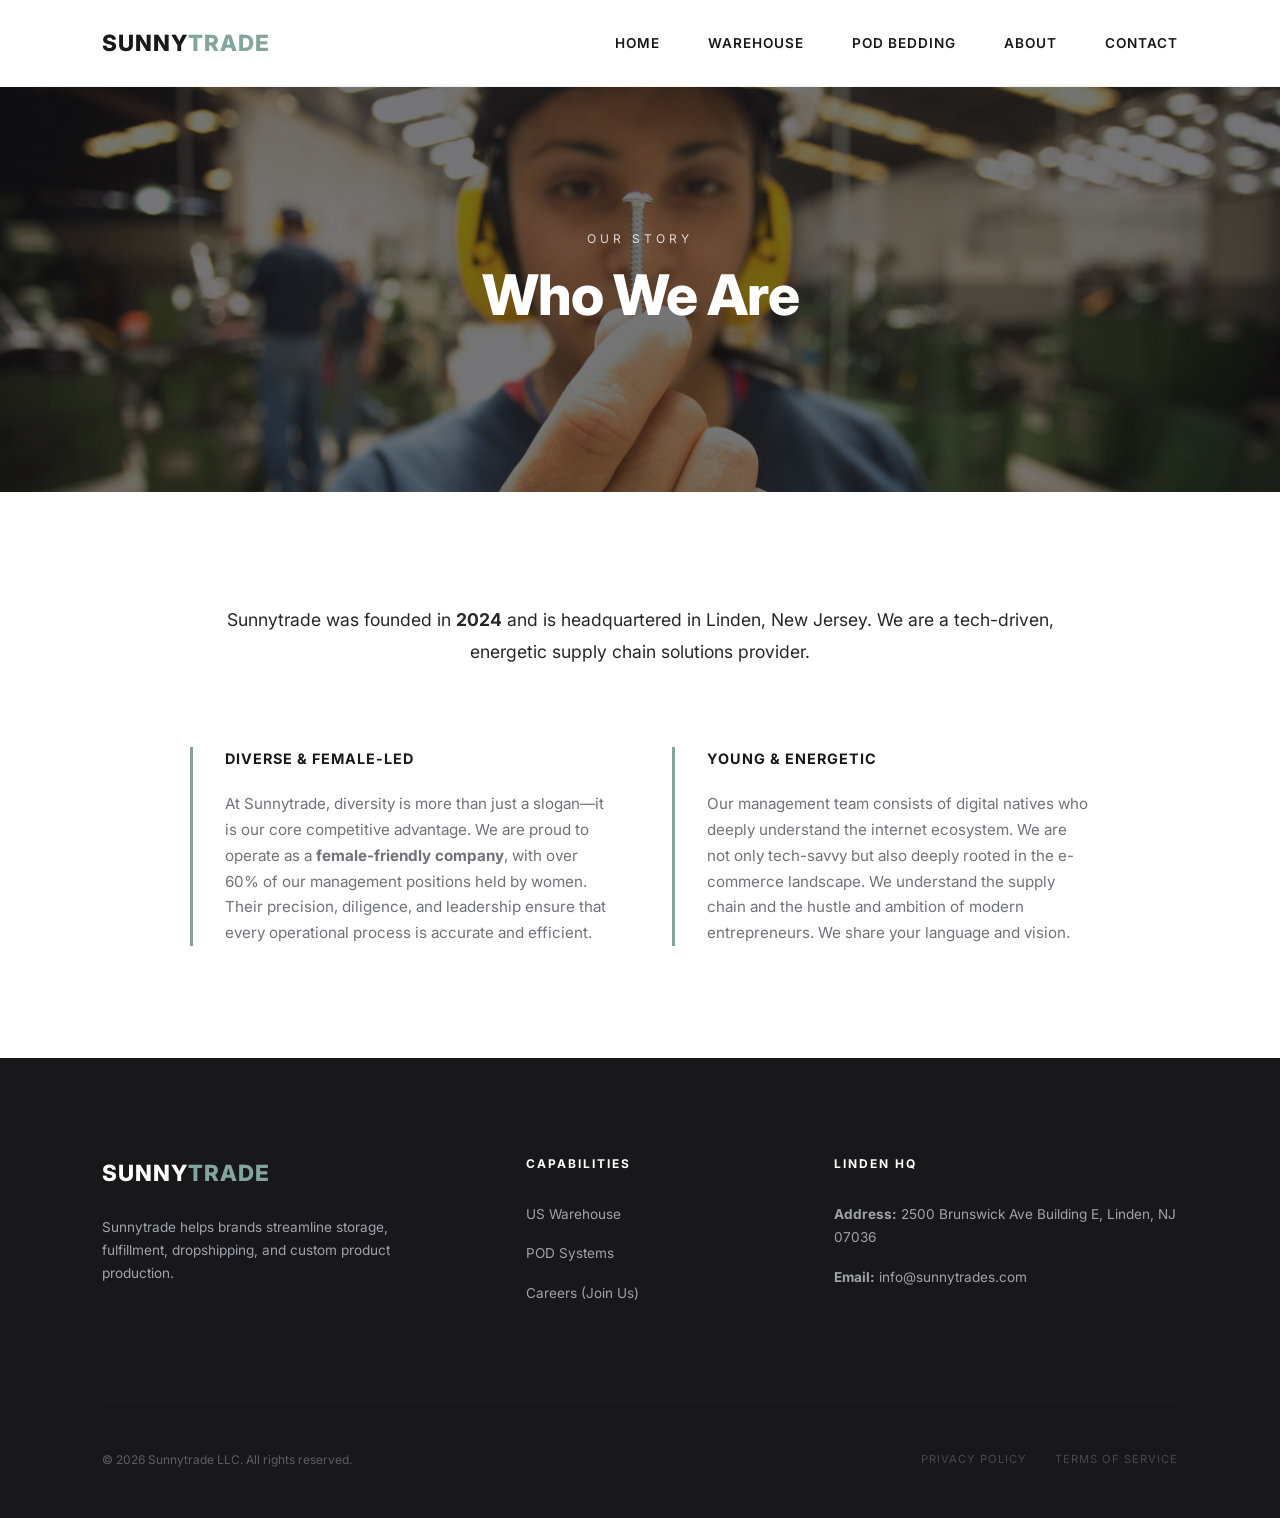
==== commit 7a47aea4: "Update about.html" ====
--- a/about.html
+++ b/about.html
@@ -23,7 +23,7 @@
         </ul>
     </nav>
 
-    <header class="hero" style="height: 45vh; background: linear-gradient(rgba(24, 24, 27, 0.6), rgba(24, 24, 27, 0.6)), url('img/hero.jpg') center/cover !important;">
+    <header class="hero" style="height: 45vh; background: linear-gradient(rgba(24, 24, 27, 0.6), rgba(24, 24, 27, 0.6)), url('img/about.jpg') center/cover !important;">
         <div>
             <p style="text-transform: uppercase; letter-spacing: 4px; font-size: 0.75rem; margin-bottom: 1rem; opacity: 0.8;">Our Story</p>
             <h1>Who We Are</h1>
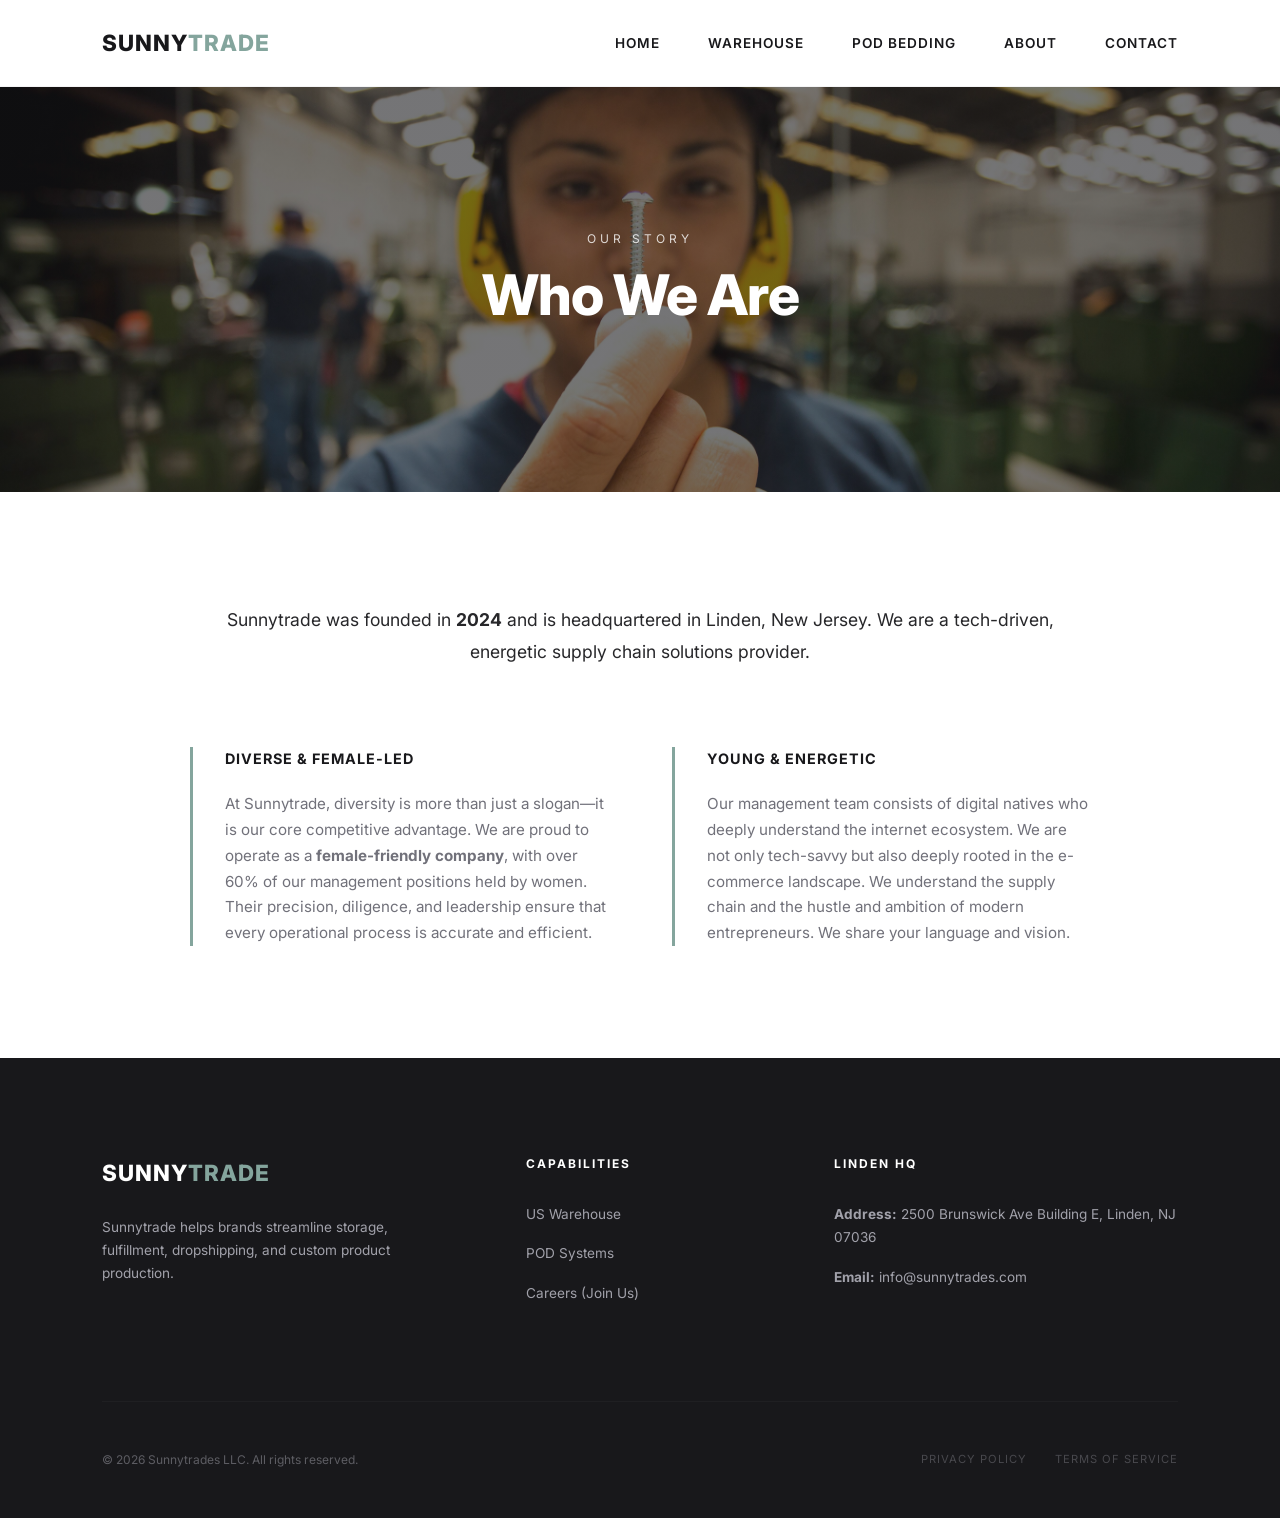
==== commit 121c9339: "Update about.html" ====
--- a/about.html
+++ b/about.html
@@ -70,7 +70,7 @@
             </div>
         </div>
         <div class="copyright" style="display: flex; justify-content: space-between; align-items: center; flex-wrap: wrap; gap: 1rem;">
-            <p>&copy; 2026 Sunnytrade LLC. All rights reserved.</p>
+            <p>&copy; 2026 Sunnytrades LLC. All rights reserved.</p>
             <div style="font-size: 0.7rem; letter-spacing: 1px;">
                 <a href="#" style="color: inherit; text-decoration: none; margin-right: 1.5rem; opacity: 0.7;">PRIVACY POLICY</a>
                 <a href="#" style="color: inherit; text-decoration: none; opacity: 0.7;">TERMS OF SERVICE</a>
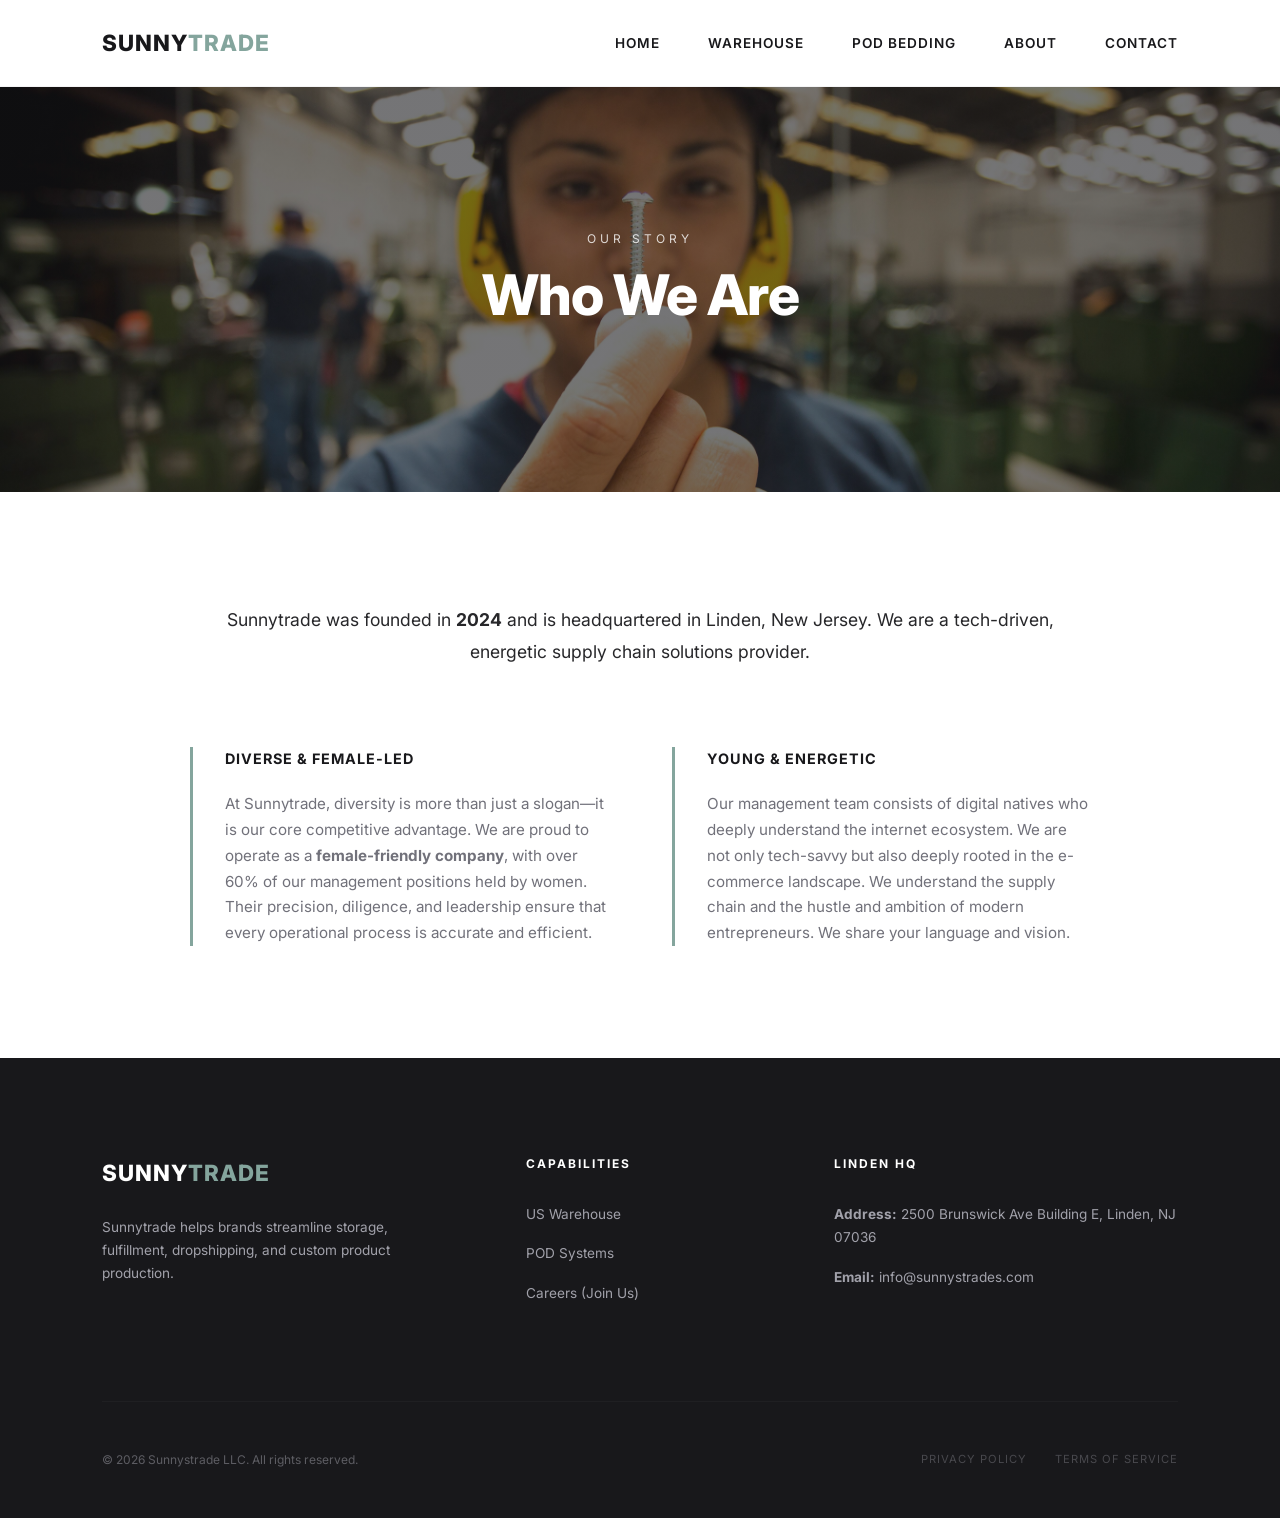
==== commit daf84fb3: "Update about.html" ====
--- a/about.html
+++ b/about.html
@@ -66,11 +66,11 @@
             <div class="footer-info">
                 <h4>Linden HQ</h4>
                 <p><strong>Address:</strong> 2500 Brunswick Ave Building E, Linden, NJ 07036</p>
-                <p><strong>Email:</strong> info@sunnytrades.com</p>
+                <p><strong>Email:</strong> info@sunnystrades.com</p>
             </div>
         </div>
         <div class="copyright" style="display: flex; justify-content: space-between; align-items: center; flex-wrap: wrap; gap: 1rem;">
-            <p>&copy; 2026 Sunnytrades LLC. All rights reserved.</p>
+            <p>&copy; 2026 Sunnystrade LLC. All rights reserved.</p>
             <div style="font-size: 0.7rem; letter-spacing: 1px;">
                 <a href="#" style="color: inherit; text-decoration: none; margin-right: 1.5rem; opacity: 0.7;">PRIVACY POLICY</a>
                 <a href="#" style="color: inherit; text-decoration: none; opacity: 0.7;">TERMS OF SERVICE</a>
